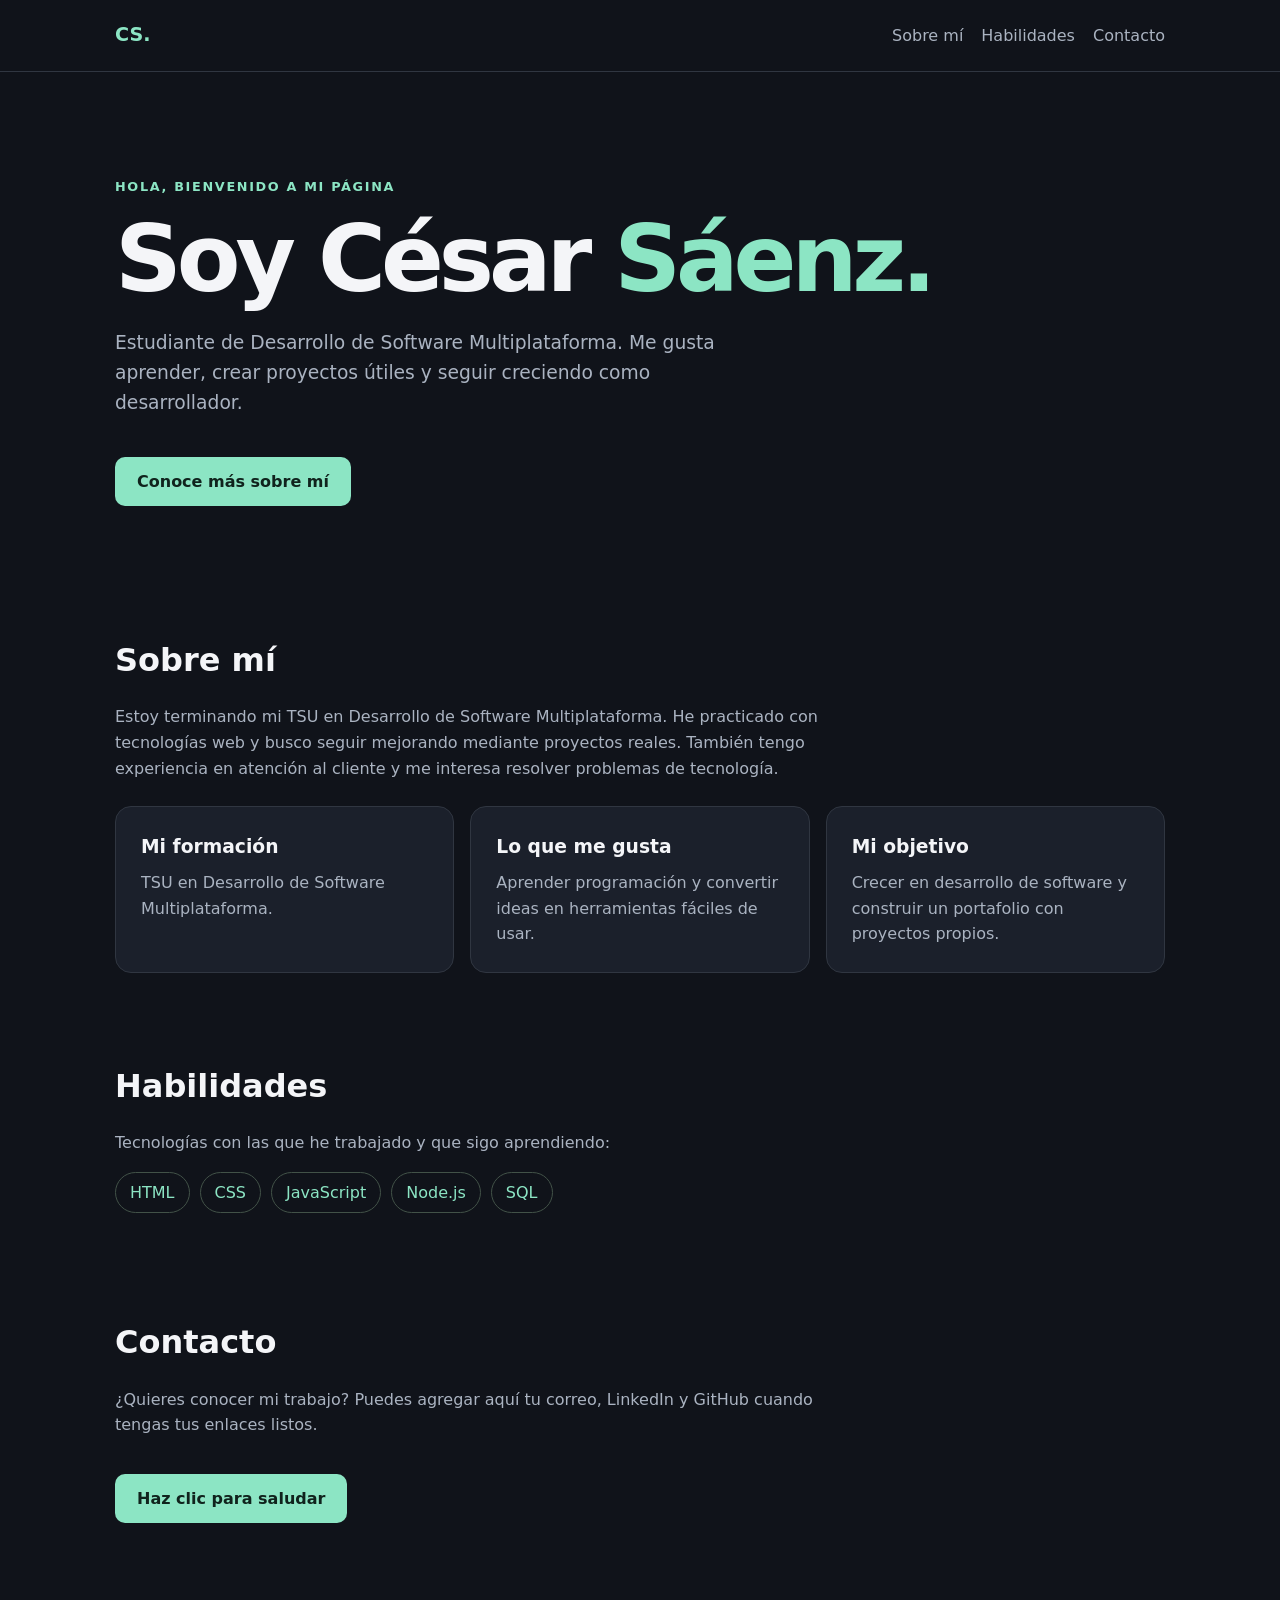
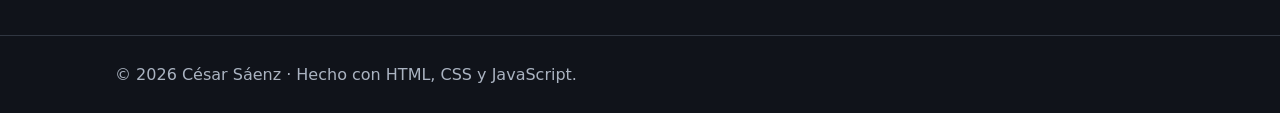
==== index.html @ 077636ad "Agrega mi presentacion HTML" ====
<!doctype html>
<html lang="es">
<head>
  <meta charset="utf-8">
  <meta name="viewport" content="width=device-width, initial-scale=1">
  <meta name="description" content="Presentación personal de César Sáenz, estudiante de desarrollo de software.">
  <title>César Sáenz | Presentación</title>
  <style>
    :root { color-scheme: dark; --bg:#10131a; --card:#1b202b; --text:#f4f5f8; --muted:#aab3c1; --accent:#8ce5c4; }
    * { box-sizing:border-box; }
    html { scroll-behavior:smooth; }
    body { margin:0; background:var(--bg); color:var(--text); font:16px/1.6 system-ui,-apple-system,Segoe UI,sans-serif; }
    .wrap { width:min(1050px,calc(100% - 40px)); margin:auto; }
    header { border-bottom:1px solid #303641; }
    nav { display:flex; align-items:center; justify-content:space-between; gap:20px; padding:20px 0; }
    .brand { font-weight:800; font-size:1.2rem; color:var(--accent); text-decoration:none; }
    .links { display:flex; flex-wrap:wrap; gap:18px; }
    a { color:inherit; }
    .links a { text-decoration:none; color:var(--muted); }
    .links a:hover, .links a:focus-visible { color:var(--accent); }
    .hero { padding:105px 0 95px; }
    .eyebrow { color:var(--accent); font-weight:700; letter-spacing:.13em; text-transform:uppercase; font-size:.8rem; }
    h1 { font-size:clamp(2.8rem,8vw,5.8rem); line-height:1.08; letter-spacing:-.055em; margin:12px 0 18px; }
    h1 span { color:var(--accent); }
    .hero p { max-width:650px; color:var(--muted); font-size:1.17rem; }
    .button { display:inline-block; margin-top:20px; padding:12px 22px; border:0; border-radius:10px; background:var(--accent); color:#10231d; font:inherit; font-weight:750; text-decoration:none; cursor:pointer; }
    .button:hover { filter:brightness(1.1); }
    section { padding:34px 0 54px; }
    h2 { font-size:2rem; margin:0 0 18px; }
    .intro { color:var(--muted); max-width:720px; }
    .grid { display:grid; grid-template-columns:repeat(3,1fr); gap:16px; margin-top:25px; }
    .card { background:var(--card); border:1px solid #303641; border-radius:16px; padding:25px; }
    .card h3 { margin:0 0 8px; }
    .card p { color:var(--muted); margin:0; }
    .tags { display:flex; flex-wrap:wrap; gap:10px; padding:0; list-style:none; }
    .tags li { border:1px solid #425248; border-radius:999px; padding:7px 14px; color:var(--accent); }
    footer { border-top:1px solid #303641; padding:26px 0; color:var(--muted); }
    #saludo { min-height:1.6em; color:var(--accent); }
    @media(max-width:700px) { .hero { padding:75px 0 55px; } .grid { grid-template-columns:1fr; } nav { align-items:flex-start; flex-direction:column; } }
  </style>
</head>
<body>
  <header>
    <nav class="wrap" aria-label="Navegación principal">
      <a class="brand" href="#inicio">CS.</a>
      <div class="links"><a href="#sobre-mi">Sobre mí</a><a href="#habilidades">Habilidades</a><a href="#contacto">Contacto</a></div>
    </nav>
  </header>
  <main class="wrap">
    <section class="hero" id="inicio">
      <div class="eyebrow">Hola, bienvenido a mi página</div>
      <h1>Soy César <span>Sáenz.</span></h1>
      <p>Estudiante de Desarrollo de Software Multiplataforma. Me gusta aprender, crear proyectos útiles y seguir creciendo como desarrollador.</p>
      <a class="button" href="#sobre-mi">Conoce más sobre mí</a>
    </section>
    <section id="sobre-mi">
      <h2>Sobre mí</h2>
      <p class="intro">Estoy terminando mi TSU en Desarrollo de Software Multiplataforma. He practicado con tecnologías web y busco seguir mejorando mediante proyectos reales. También tengo experiencia en atención al cliente y me interesa resolver problemas de tecnología.</p>
      <div class="grid">
        <article class="card"><h3>Mi formación</h3><p>TSU en Desarrollo de Software Multiplataforma.</p></article>
        <article class="card"><h3>Lo que me gusta</h3><p>Aprender programación y convertir ideas en herramientas fáciles de usar.</p></article>
        <article class="card"><h3>Mi objetivo</h3><p>Crecer en desarrollo de software y construir un portafolio con proyectos propios.</p></article>
      </div>
    </section>
    <section id="habilidades">
      <h2>Habilidades</h2>
      <p class="intro">Tecnologías con las que he trabajado y que sigo aprendiendo:</p>
      <ul class="tags"><li>HTML</li><li>CSS</li><li>JavaScript</li><li>Node.js</li><li>SQL</li></ul>
    </section>
    <section id="contacto">
      <h2>Contacto</h2>
      <p class="intro">¿Quieres conocer mi trabajo? Puedes agregar aquí tu correo, LinkedIn y GitHub cuando tengas tus enlaces listos.</p>
      <button class="button" id="boton-saludo" type="button">Haz clic para saludar</button>
      <p id="saludo" role="status" aria-live="polite"></p>
    </section>
  </main>
  <footer><div class="wrap">© <span id="anio"></span> César Sáenz · Hecho con HTML, CSS y JavaScript.</div></footer>
  <script>
    document.getElementById('anio').textContent = new Date().getFullYear();
    document.getElementById('boton-saludo').addEventListener('click', () => {
      document.getElementById('saludo').textContent = '¡Hola! Gracias por visitar mi página 👋';
    });
  </script>
</body>
</html>
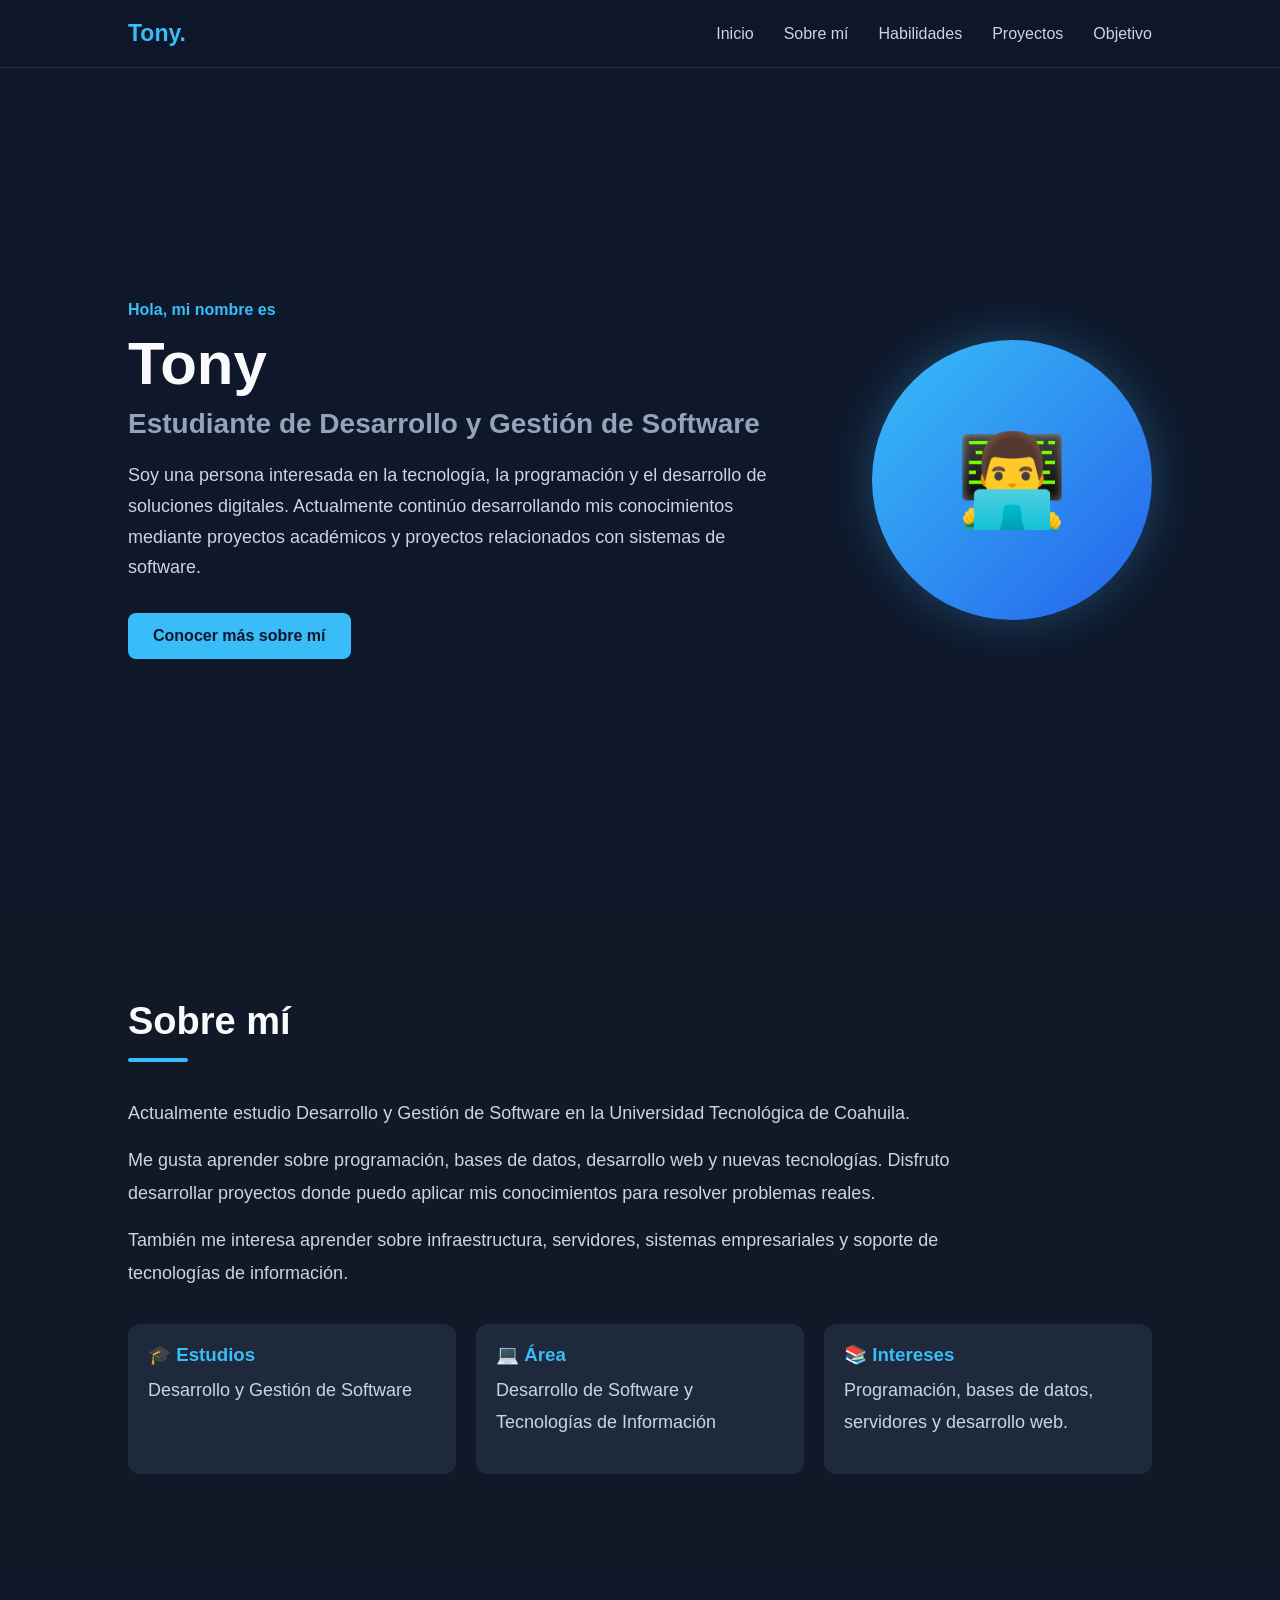
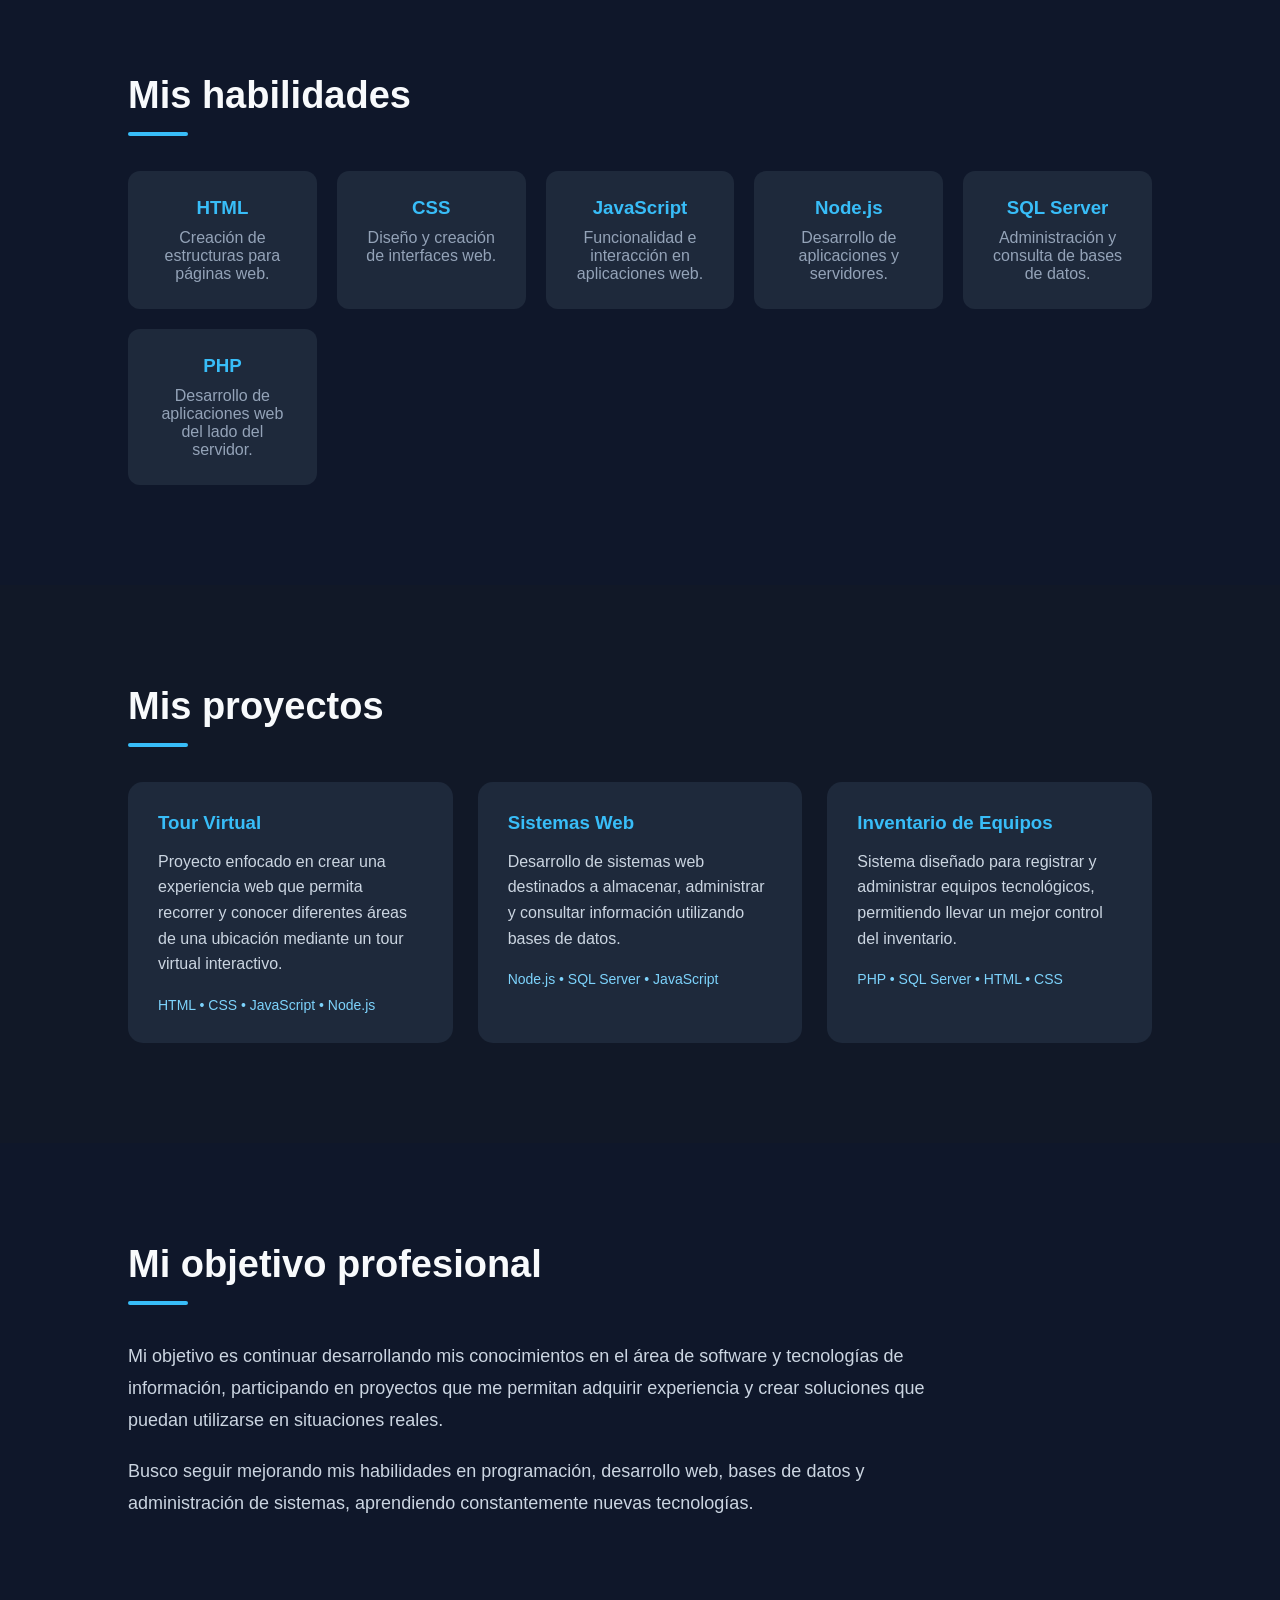
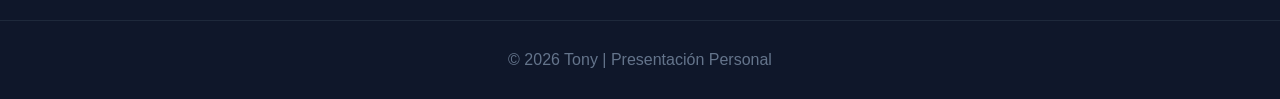
==== commit 195c3868: "Agrego mi presentacion" ====
--- a/index.html
+++ b/index.html
@@ -1,85 +1,587 @@
-<!doctype html>
+<!DOCTYPE html>
 <html lang="es">
 <head>
-  <meta charset="utf-8">
-  <meta name="viewport" content="width=device-width, initial-scale=1">
-  <meta name="description" content="Presentación personal de César Sáenz, estudiante de desarrollo de software.">
-  <title>César Sáenz | Presentación</title>
-  <style>
-    :root { color-scheme: dark; --bg:#10131a; --card:#1b202b; --text:#f4f5f8; --muted:#aab3c1; --accent:#8ce5c4; }
-    * { box-sizing:border-box; }
-    html { scroll-behavior:smooth; }
-    body { margin:0; background:var(--bg); color:var(--text); font:16px/1.6 system-ui,-apple-system,Segoe UI,sans-serif; }
-    .wrap { width:min(1050px,calc(100% - 40px)); margin:auto; }
-    header { border-bottom:1px solid #303641; }
-    nav { display:flex; align-items:center; justify-content:space-between; gap:20px; padding:20px 0; }
-    .brand { font-weight:800; font-size:1.2rem; color:var(--accent); text-decoration:none; }
-    .links { display:flex; flex-wrap:wrap; gap:18px; }
-    a { color:inherit; }
-    .links a { text-decoration:none; color:var(--muted); }
-    .links a:hover, .links a:focus-visible { color:var(--accent); }
-    .hero { padding:105px 0 95px; }
-    .eyebrow { color:var(--accent); font-weight:700; letter-spacing:.13em; text-transform:uppercase; font-size:.8rem; }
-    h1 { font-size:clamp(2.8rem,8vw,5.8rem); line-height:1.08; letter-spacing:-.055em; margin:12px 0 18px; }
-    h1 span { color:var(--accent); }
-    .hero p { max-width:650px; color:var(--muted); font-size:1.17rem; }
-    .button { display:inline-block; margin-top:20px; padding:12px 22px; border:0; border-radius:10px; background:var(--accent); color:#10231d; font:inherit; font-weight:750; text-decoration:none; cursor:pointer; }
-    .button:hover { filter:brightness(1.1); }
-    section { padding:34px 0 54px; }
-    h2 { font-size:2rem; margin:0 0 18px; }
-    .intro { color:var(--muted); max-width:720px; }
-    .grid { display:grid; grid-template-columns:repeat(3,1fr); gap:16px; margin-top:25px; }
-    .card { background:var(--card); border:1px solid #303641; border-radius:16px; padding:25px; }
-    .card h3 { margin:0 0 8px; }
-    .card p { color:var(--muted); margin:0; }
-    .tags { display:flex; flex-wrap:wrap; gap:10px; padding:0; list-style:none; }
-    .tags li { border:1px solid #425248; border-radius:999px; padding:7px 14px; color:var(--accent); }
-    footer { border-top:1px solid #303641; padding:26px 0; color:var(--muted); }
-    #saludo { min-height:1.6em; color:var(--accent); }
-    @media(max-width:700px) { .hero { padding:75px 0 55px; } .grid { grid-template-columns:1fr; } nav { align-items:flex-start; flex-direction:column; } }
-  </style>
+    <meta charset="UTF-8">
+    <meta name="viewport" content="width=device-width, initial-scale=1.0">
+
+    <title>Mi Presentación | Tony</title>
+
+    <style>
+        * {
+            margin: 0;
+            padding: 0;
+            box-sizing: border-box;
+            scroll-behavior: smooth;
+        }
+
+        body {
+            font-family: Arial, Helvetica, sans-serif;
+            background-color: #0f172a;
+            color: #f8fafc;
+        }
+
+        /* MENU */
+
+        nav {
+            position: fixed;
+            top: 0;
+            width: 100%;
+            padding: 20px 10%;
+            display: flex;
+            justify-content: space-between;
+            align-items: center;
+            background: rgba(15, 23, 42, 0.9);
+            backdrop-filter: blur(10px);
+            border-bottom: 1px solid rgba(255, 255, 255, 0.1);
+            z-index: 1000;
+        }
+
+        .logo {
+            font-size: 23px;
+            font-weight: bold;
+            color: #38bdf8;
+        }
+
+        nav ul {
+            list-style: none;
+            display: flex;
+            gap: 30px;
+        }
+
+        nav a {
+            color: #cbd5e1;
+            text-decoration: none;
+            transition: 0.3s;
+        }
+
+        nav a:hover {
+            color: #38bdf8;
+        }
+
+        /* INICIO */
+
+        .inicio {
+            min-height: 100vh;
+            padding: 120px 10% 60px;
+            display: flex;
+            align-items: center;
+            justify-content: space-between;
+            gap: 60px;
+        }
+
+        .inicio-texto {
+            max-width: 650px;
+        }
+
+        .inicio-texto span {
+            color: #38bdf8;
+            font-weight: bold;
+        }
+
+        .inicio-texto h1 {
+            font-size: 60px;
+            margin: 10px 0;
+        }
+
+        .inicio-texto h2 {
+            font-size: 28px;
+            color: #94a3b8;
+            margin-bottom: 20px;
+        }
+
+        .inicio-texto p {
+            color: #cbd5e1;
+            font-size: 18px;
+            line-height: 1.7;
+            margin-bottom: 30px;
+        }
+
+        .boton {
+            display: inline-block;
+            padding: 14px 25px;
+            background-color: #38bdf8;
+            color: #0f172a;
+            text-decoration: none;
+            border-radius: 8px;
+            font-weight: bold;
+            transition: 0.3s;
+        }
+
+        .boton:hover {
+            transform: translateY(-3px);
+            background-color: #7dd3fc;
+        }
+
+        /* ICONO / FOTO */
+
+        .foto {
+            width: 280px;
+            height: 280px;
+            border-radius: 50%;
+            display: flex;
+            align-items: center;
+            justify-content: center;
+            font-size: 90px;
+
+            background: linear-gradient(
+                135deg,
+                #38bdf8,
+                #2563eb
+            );
+
+            box-shadow:
+                0 0 50px rgba(56, 189, 248, 0.3);
+        }
+
+        /* SECCIONES */
+
+        section {
+            padding: 100px 10%;
+        }
+
+        .titulo {
+            font-size: 38px;
+            margin-bottom: 15px;
+        }
+
+        .linea {
+            width: 60px;
+            height: 4px;
+            background-color: #38bdf8;
+            margin-bottom: 35px;
+            border-radius: 20px;
+        }
+
+        /* SOBRE MI */
+
+        .sobre-mi {
+            background-color: #111827;
+        }
+
+        .sobre-mi p {
+            max-width: 850px;
+            font-size: 18px;
+            color: #cbd5e1;
+            line-height: 1.8;
+            margin-bottom: 15px;
+        }
+
+        /* DATOS */
+
+        .datos {
+            margin-top: 35px;
+            display: grid;
+            grid-template-columns: repeat(auto-fit, minmax(220px, 1fr));
+            gap: 20px;
+        }
+
+        .dato {
+            padding: 20px;
+            border-radius: 12px;
+            background-color: #1e293b;
+        }
+
+        .dato h3 {
+            color: #38bdf8;
+            margin-bottom: 8px;
+        }
+
+        .dato p {
+            color: #cbd5e1;
+        }
+
+        /* HABILIDADES */
+
+        .habilidades-contenedor {
+            display: grid;
+            grid-template-columns: repeat(auto-fit, minmax(180px, 1fr));
+            gap: 20px;
+        }
+
+        .habilidad {
+            padding: 25px;
+            text-align: center;
+            background-color: #1e293b;
+            border: 1px solid transparent;
+            border-radius: 12px;
+            transition: 0.3s;
+        }
+
+        .habilidad:hover {
+            transform: translateY(-5px);
+            border-color: #38bdf8;
+        }
+
+        .habilidad h3 {
+            margin-bottom: 10px;
+            color: #38bdf8;
+        }
+
+        .habilidad p {
+            color: #94a3b8;
+        }
+
+        /* PROYECTOS */
+
+        .proyectos {
+            background-color: #111827;
+        }
+
+        .proyectos-contenedor {
+            display: grid;
+            grid-template-columns: repeat(auto-fit, minmax(280px, 1fr));
+            gap: 25px;
+        }
+
+        .proyecto {
+            padding: 30px;
+            background-color: #1e293b;
+            border-radius: 15px;
+            transition: 0.3s;
+        }
+
+        .proyecto:hover {
+            transform: translateY(-6px);
+        }
+
+        .proyecto h3 {
+            color: #38bdf8;
+            margin-bottom: 15px;
+        }
+
+        .proyecto p {
+            color: #cbd5e1;
+            line-height: 1.6;
+        }
+
+        .tecnologias {
+            margin-top: 20px;
+            font-size: 14px;
+            color: #7dd3fc;
+        }
+
+        /* OBJETIVO */
+
+        .objetivo p {
+            max-width: 850px;
+            color: #cbd5e1;
+            line-height: 1.8;
+            font-size: 18px;
+        }
+
+        /* FOOTER */
+
+        footer {
+            padding: 30px;
+            text-align: center;
+            color: #64748b;
+            border-top: 1px solid #1e293b;
+        }
+
+        /* RESPONSIVE */
+
+        @media (max-width: 800px) {
+
+            nav ul {
+                display: none;
+            }
+
+            .inicio {
+                flex-direction: column;
+                text-align: center;
+                justify-content: center;
+            }
+
+            .inicio-texto h1 {
+                font-size: 45px;
+            }
+
+            .foto {
+                width: 220px;
+                height: 220px;
+            }
+        }
+
+    </style>
+
 </head>
+
 <body>
-  <header>
-    <nav class="wrap" aria-label="Navegación principal">
-      <a class="brand" href="#inicio">CS.</a>
-      <div class="links"><a href="#sobre-mi">Sobre mí</a><a href="#habilidades">Habilidades</a><a href="#contacto">Contacto</a></div>
+
+    <!-- MENU -->
+
+    <nav>
+
+        <div class="logo">
+            Tony.
+        </div>
+
+        <ul>
+            <li><a href="#inicio">Inicio</a></li>
+            <li><a href="#sobre-mi">Sobre mí</a></li>
+            <li><a href="#habilidades">Habilidades</a></li>
+            <li><a href="#proyectos">Proyectos</a></li>
+            <li><a href="#objetivo">Objetivo</a></li>
+        </ul>
+
     </nav>
-  </header>
-  <main class="wrap">
-    <section class="hero" id="inicio">
-      <div class="eyebrow">Hola, bienvenido a mi página</div>
-      <h1>Soy César <span>Sáenz.</span></h1>
-      <p>Estudiante de Desarrollo de Software Multiplataforma. Me gusta aprender, crear proyectos útiles y seguir creciendo como desarrollador.</p>
-      <a class="button" href="#sobre-mi">Conoce más sobre mí</a>
+
+
+    <!-- INICIO -->
+
+    <section class="inicio" id="inicio">
+
+        <div class="inicio-texto">
+
+            <span>Hola, mi nombre es</span>
+
+            <h1>Tony</h1>
+
+            <h2>
+                Estudiante de Desarrollo y Gestión de Software
+            </h2>
+
+            <p>
+                Soy una persona interesada en la tecnología, la programación
+                y el desarrollo de soluciones digitales. Actualmente continúo
+                desarrollando mis conocimientos mediante proyectos académicos
+                y proyectos relacionados con sistemas de software.
+            </p>
+
+            <a href="#sobre-mi" class="boton">
+                Conocer más sobre mí
+            </a>
+
+        </div>
+
+
+        <div class="foto">
+            👨‍💻
+        </div>
+
     </section>
-    <section id="sobre-mi">
-      <h2>Sobre mí</h2>
-      <p class="intro">Estoy terminando mi TSU en Desarrollo de Software Multiplataforma. He practicado con tecnologías web y busco seguir mejorando mediante proyectos reales. También tengo experiencia en atención al cliente y me interesa resolver problemas de tecnología.</p>
-      <div class="grid">
-        <article class="card"><h3>Mi formación</h3><p>TSU en Desarrollo de Software Multiplataforma.</p></article>
-        <article class="card"><h3>Lo que me gusta</h3><p>Aprender programación y convertir ideas en herramientas fáciles de usar.</p></article>
-        <article class="card"><h3>Mi objetivo</h3><p>Crecer en desarrollo de software y construir un portafolio con proyectos propios.</p></article>
-      </div>
+
+
+    <!-- SOBRE MI -->
+
+    <section class="sobre-mi" id="sobre-mi">
+
+        <h2 class="titulo">Sobre mí</h2>
+
+        <div class="linea"></div>
+
+        <p>
+            Actualmente estudio Desarrollo y Gestión de Software en la
+            Universidad Tecnológica de Coahuila.
+        </p>
+
+        <p>
+            Me gusta aprender sobre programación, bases de datos,
+            desarrollo web y nuevas tecnologías. Disfruto desarrollar
+            proyectos donde puedo aplicar mis conocimientos para resolver
+            problemas reales.
+        </p>
+
+        <p>
+            También me interesa aprender sobre infraestructura, servidores,
+            sistemas empresariales y soporte de tecnologías de información.
+        </p>
+
+
+        <div class="datos">
+
+            <div class="dato">
+                <h3>🎓 Estudios</h3>
+                <p>
+                    Desarrollo y Gestión de Software
+                </p>
+            </div>
+
+            <div class="dato">
+                <h3>💻 Área</h3>
+                <p>
+                    Desarrollo de Software y Tecnologías de Información
+                </p>
+            </div>
+
+            <div class="dato">
+                <h3>📚 Intereses</h3>
+                <p>
+                    Programación, bases de datos, servidores y desarrollo web.
+                </p>
+            </div>
+
+        </div>
+
     </section>
+
+
+    <!-- HABILIDADES -->
+
     <section id="habilidades">
-      <h2>Habilidades</h2>
-      <p class="intro">Tecnologías con las que he trabajado y que sigo aprendiendo:</p>
-      <ul class="tags"><li>HTML</li><li>CSS</li><li>JavaScript</li><li>Node.js</li><li>SQL</li></ul>
+
+        <h2 class="titulo">Mis habilidades</h2>
+
+        <div class="linea"></div>
+
+
+        <div class="habilidades-contenedor">
+
+            <div class="habilidad">
+                <h3>HTML</h3>
+                <p>
+                    Creación de estructuras para páginas web.
+                </p>
+            </div>
+
+
+            <div class="habilidad">
+                <h3>CSS</h3>
+                <p>
+                    Diseño y creación de interfaces web.
+                </p>
+            </div>
+
+
+            <div class="habilidad">
+                <h3>JavaScript</h3>
+                <p>
+                    Funcionalidad e interacción en aplicaciones web.
+                </p>
+            </div>
+
+
+            <div class="habilidad">
+                <h3>Node.js</h3>
+                <p>
+                    Desarrollo de aplicaciones y servidores.
+                </p>
+            </div>
+
+
+            <div class="habilidad">
+                <h3>SQL Server</h3>
+                <p>
+                    Administración y consulta de bases de datos.
+                </p>
+            </div>
+
+
+            <div class="habilidad">
+                <h3>PHP</h3>
+                <p>
+                    Desarrollo de aplicaciones web del lado del servidor.
+                </p>
+            </div>
+
+        </div>
+
     </section>
-    <section id="contacto">
-      <h2>Contacto</h2>
-      <p class="intro">¿Quieres conocer mi trabajo? Puedes agregar aquí tu correo, LinkedIn y GitHub cuando tengas tus enlaces listos.</p>
-      <button class="button" id="boton-saludo" type="button">Haz clic para saludar</button>
-      <p id="saludo" role="status" aria-live="polite"></p>
+
+
+    <!-- PROYECTOS -->
+
+    <section class="proyectos" id="proyectos">
+
+        <h2 class="titulo">Mis proyectos</h2>
+
+        <div class="linea"></div>
+
+
+        <div class="proyectos-contenedor">
+
+
+            <div class="proyecto">
+
+                <h3>Tour Virtual</h3>
+
+                <p>
+                    Proyecto enfocado en crear una experiencia web que
+                    permita recorrer y conocer diferentes áreas de una
+                    ubicación mediante un tour virtual interactivo.
+                </p>
+
+                <div class="tecnologias">
+                    HTML • CSS • JavaScript • Node.js
+                </div>
+
+            </div>
+
+
+            <div class="proyecto">
+
+                <h3>Sistemas Web</h3>
+
+                <p>
+                    Desarrollo de sistemas web destinados a almacenar,
+                    administrar y consultar información utilizando bases
+                    de datos.
+                </p>
+
+                <div class="tecnologias">
+                    Node.js • SQL Server • JavaScript
+                </div>
+
+            </div>
+
+
+            <div class="proyecto">
+
+                <h3>Inventario de Equipos</h3>
+
+                <p>
+                    Sistema diseñado para registrar y administrar equipos
+                    tecnológicos, permitiendo llevar un mejor control del
+                    inventario.
+                </p>
+
+                <div class="tecnologias">
+                    PHP • SQL Server • HTML • CSS
+                </div>
+
+            </div>
+
+
+        </div>
+
     </section>
-  </main>
-  <footer><div class="wrap">© <span id="anio"></span> César Sáenz · Hecho con HTML, CSS y JavaScript.</div></footer>
-  <script>
-    document.getElementById('anio').textContent = new Date().getFullYear();
-    document.getElementById('boton-saludo').addEventListener('click', () => {
-      document.getElementById('saludo').textContent = '¡Hola! Gracias por visitar mi página 👋';
-    });
-  </script>
+
+
+    <!-- OBJETIVO -->
+
+    <section class="objetivo" id="objetivo">
+
+        <h2 class="titulo">Mi objetivo profesional</h2>
+
+        <div class="linea"></div>
+
+        <p>
+            Mi objetivo es continuar desarrollando mis conocimientos en el
+            área de software y tecnologías de información, participando en
+            proyectos que me permitan adquirir experiencia y crear soluciones
+            que puedan utilizarse en situaciones reales.
+        </p>
+
+        <br>
+
+        <p>
+            Busco seguir mejorando mis habilidades en programación,
+            desarrollo web, bases de datos y administración de sistemas,
+            aprendiendo constantemente nuevas tecnologías.
+        </p>
+
+    </section>
+
+
+    <!-- FOOTER -->
+
+    <footer>
+
+        <p>
+            © 2026 Tony | Presentación Personal
+        </p>
+
+    </footer>
+
 </body>
-</html>
+</html>
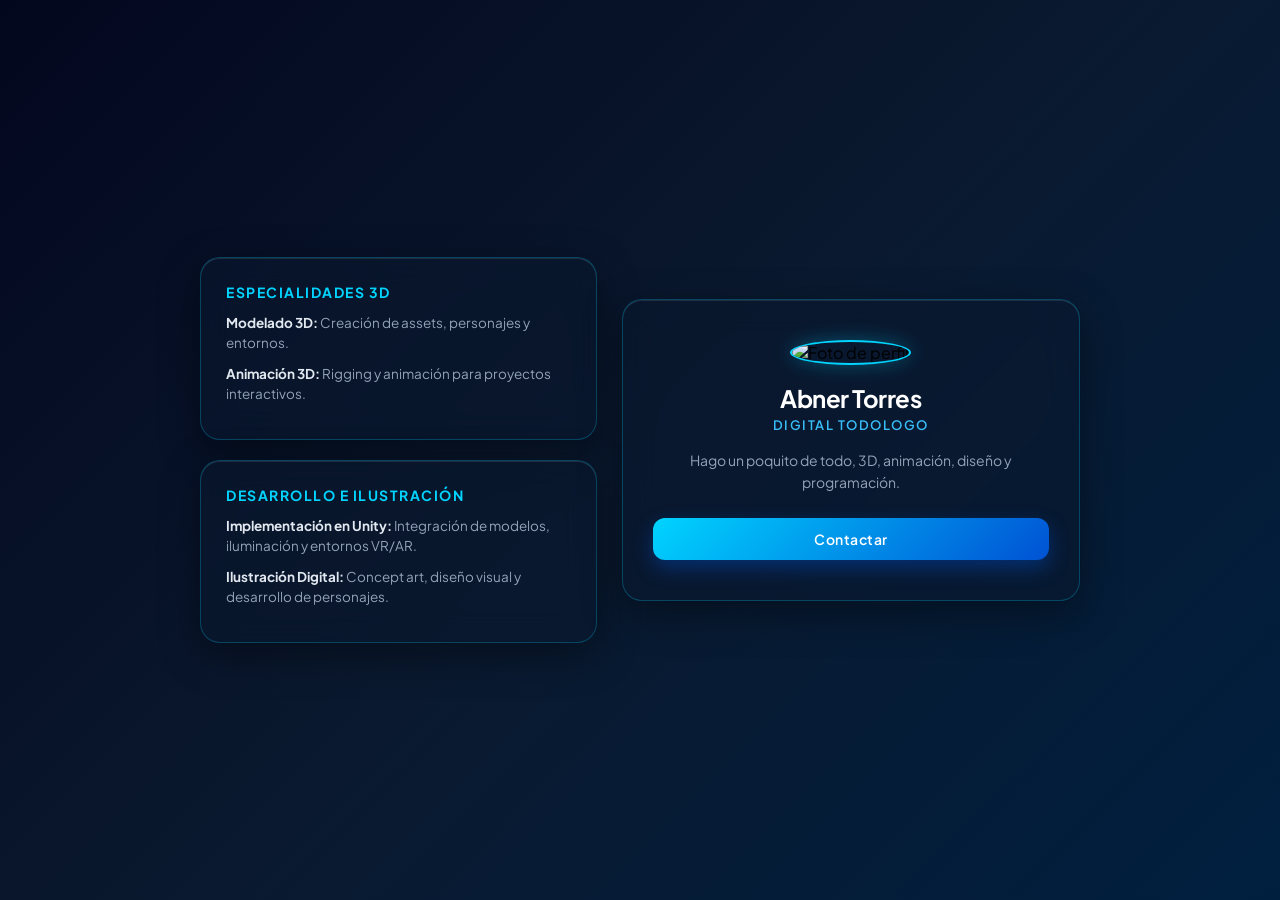
==== commit be89e389: "Mi presentacion" ====
--- a/index.html
+++ b/index.html
@@ -1,587 +1,48 @@
 <!DOCTYPE html>
 <html lang="es">
 <head>
-    <meta charset="UTF-8">
-    <meta name="viewport" content="width=device-width, initial-scale=1.0">
-
-    <title>Mi Presentación | Tony</title>
-
-    <style>
-        * {
-            margin: 0;
-            padding: 0;
-            box-sizing: border-box;
-            scroll-behavior: smooth;
-        }
-
-        body {
-            font-family: Arial, Helvetica, sans-serif;
-            background-color: #0f172a;
-            color: #f8fafc;
-        }
-
-        /* MENU */
-
-        nav {
-            position: fixed;
-            top: 0;
-            width: 100%;
-            padding: 20px 10%;
-            display: flex;
-            justify-content: space-between;
-            align-items: center;
-            background: rgba(15, 23, 42, 0.9);
-            backdrop-filter: blur(10px);
-            border-bottom: 1px solid rgba(255, 255, 255, 0.1);
-            z-index: 1000;
-        }
-
-        .logo {
-            font-size: 23px;
-            font-weight: bold;
-            color: #38bdf8;
-        }
-
-        nav ul {
-            list-style: none;
-            display: flex;
-            gap: 30px;
-        }
-
-        nav a {
-            color: #cbd5e1;
-            text-decoration: none;
-            transition: 0.3s;
-        }
-
-        nav a:hover {
-            color: #38bdf8;
-        }
-
-        /* INICIO */
-
-        .inicio {
-            min-height: 100vh;
-            padding: 120px 10% 60px;
-            display: flex;
-            align-items: center;
-            justify-content: space-between;
-            gap: 60px;
-        }
-
-        .inicio-texto {
-            max-width: 650px;
-        }
-
-        .inicio-texto span {
-            color: #38bdf8;
-            font-weight: bold;
-        }
-
-        .inicio-texto h1 {
-            font-size: 60px;
-            margin: 10px 0;
-        }
-
-        .inicio-texto h2 {
-            font-size: 28px;
-            color: #94a3b8;
-            margin-bottom: 20px;
-        }
-
-        .inicio-texto p {
-            color: #cbd5e1;
-            font-size: 18px;
-            line-height: 1.7;
-            margin-bottom: 30px;
-        }
-
-        .boton {
-            display: inline-block;
-            padding: 14px 25px;
-            background-color: #38bdf8;
-            color: #0f172a;
-            text-decoration: none;
-            border-radius: 8px;
-            font-weight: bold;
-            transition: 0.3s;
-        }
-
-        .boton:hover {
-            transform: translateY(-3px);
-            background-color: #7dd3fc;
-        }
-
-        /* ICONO / FOTO */
-
-        .foto {
-            width: 280px;
-            height: 280px;
-            border-radius: 50%;
-            display: flex;
-            align-items: center;
-            justify-content: center;
-            font-size: 90px;
-
-            background: linear-gradient(
-                135deg,
-                #38bdf8,
-                #2563eb
-            );
-
-            box-shadow:
-                0 0 50px rgba(56, 189, 248, 0.3);
-        }
-
-        /* SECCIONES */
-
-        section {
-            padding: 100px 10%;
-        }
-
-        .titulo {
-            font-size: 38px;
-            margin-bottom: 15px;
-        }
-
-        .linea {
-            width: 60px;
-            height: 4px;
-            background-color: #38bdf8;
-            margin-bottom: 35px;
-            border-radius: 20px;
-        }
-
-        /* SOBRE MI */
-
-        .sobre-mi {
-            background-color: #111827;
-        }
-
-        .sobre-mi p {
-            max-width: 850px;
-            font-size: 18px;
-            color: #cbd5e1;
-            line-height: 1.8;
-            margin-bottom: 15px;
-        }
-
-        /* DATOS */
-
-        .datos {
-            margin-top: 35px;
-            display: grid;
-            grid-template-columns: repeat(auto-fit, minmax(220px, 1fr));
-            gap: 20px;
-        }
-
-        .dato {
-            padding: 20px;
-            border-radius: 12px;
-            background-color: #1e293b;
-        }
-
-        .dato h3 {
-            color: #38bdf8;
-            margin-bottom: 8px;
-        }
-
-        .dato p {
-            color: #cbd5e1;
-        }
-
-        /* HABILIDADES */
-
-        .habilidades-contenedor {
-            display: grid;
-            grid-template-columns: repeat(auto-fit, minmax(180px, 1fr));
-            gap: 20px;
-        }
-
-        .habilidad {
-            padding: 25px;
-            text-align: center;
-            background-color: #1e293b;
-            border: 1px solid transparent;
-            border-radius: 12px;
-            transition: 0.3s;
-        }
-
-        .habilidad:hover {
-            transform: translateY(-5px);
-            border-color: #38bdf8;
-        }
-
-        .habilidad h3 {
-            margin-bottom: 10px;
-            color: #38bdf8;
-        }
-
-        .habilidad p {
-            color: #94a3b8;
-        }
-
-        /* PROYECTOS */
-
-        .proyectos {
-            background-color: #111827;
-        }
-
-        .proyectos-contenedor {
-            display: grid;
-            grid-template-columns: repeat(auto-fit, minmax(280px, 1fr));
-            gap: 25px;
-        }
-
-        .proyecto {
-            padding: 30px;
-            background-color: #1e293b;
-            border-radius: 15px;
-            transition: 0.3s;
-        }
-
-        .proyecto:hover {
-            transform: translateY(-6px);
-        }
-
-        .proyecto h3 {
-            color: #38bdf8;
-            margin-bottom: 15px;
-        }
-
-        .proyecto p {
-            color: #cbd5e1;
-            line-height: 1.6;
-        }
-
-        .tecnologias {
-            margin-top: 20px;
-            font-size: 14px;
-            color: #7dd3fc;
-        }
-
-        /* OBJETIVO */
-
-        .objetivo p {
-            max-width: 850px;
-            color: #cbd5e1;
-            line-height: 1.8;
-            font-size: 18px;
-        }
-
-        /* FOOTER */
-
-        footer {
-            padding: 30px;
-            text-align: center;
-            color: #64748b;
-            border-top: 1px solid #1e293b;
-        }
-
-        /* RESPONSIVE */
-
-        @media (max-width: 800px) {
-
-            nav ul {
-                display: none;
-            }
-
-            .inicio {
-                flex-direction: column;
-                text-align: center;
-                justify-content: center;
-            }
-
-            .inicio-texto h1 {
-                font-size: 45px;
-            }
-
-            .foto {
-                width: 220px;
-                height: 220px;
-            }
-        }
-
-    </style>
-
+  <meta charset="UTF-8">
+  <meta name="viewport" content="width=device-width, initial-scale=1.0">
+  <title>Tarjeta de Presentación y Especialidades</title>
+  <link rel="stylesheet" href="styles.css">
 </head>
-
 <body>
 
-    <!-- MENU -->
+  <div class="main-container">
+    
+    <!-- Columna Izquierda: 2 cajas de especialidades -->
+    <div class="left-column">
+      
+      <!-- Caja 1 -->
+      <div class="card info-card">
+        <h3>Especialidades 3D</h3>
+        <ul class="skills-list">
+          <li><strong>Modelado 3D:</strong> Creación de assets, personajes y entornos.</li>
+          <li><strong>Animación 3D:</strong> Rigging y animación para proyectos interactivos.</li>
+        </ul>
+      </div>
 
-    <nav>
+      <!-- Caja 2 -->
+      <div class="card info-card">
+        <h3>Desarrollo e Ilustración</h3>
+        <ul class="skills-list">
+          <li><strong>Implementación en Unity:</strong> Integración de modelos, iluminación y entornos VR/AR.</li>
+          <li><strong>Ilustración Digital:</strong> Concept art, diseño visual y desarrollo de personajes.</li>
+        </ul>
+      </div>
 
-        <div class="logo">
-            Tony.
-        </div>
+    </div>
 
-        <ul>
-            <li><a href="#inicio">Inicio</a></li>
-            <li><a href="#sobre-mi">Sobre mí</a></li>
-            <li><a href="#habilidades">Habilidades</a></li>
-            <li><a href="#proyectos">Proyectos</a></li>
-            <li><a href="#objetivo">Objetivo</a></li>
-        </ul>
+    <!-- Columna Derecha: Tu tarjeta original -->
+    <div class="card profile-card">
+      <img src="perfil.png" alt="Foto de perfil" class="avatar">
+      <h1>Abner Torres</h1>
+      <h2>Digital todologo</h2>
+      <p>Hago un poquito de todo, 3D, animación, diseño y programación.</p>
+      <a href="mailto:abnerjosiastorresvelez@gmail.com" class="contact-btn">Contactar</a>
+    </div>
 
-    </nav>
-
-
-    <!-- INICIO -->
-
-    <section class="inicio" id="inicio">
-
-        <div class="inicio-texto">
-
-            <span>Hola, mi nombre es</span>
-
-            <h1>Tony</h1>
-
-            <h2>
-                Estudiante de Desarrollo y Gestión de Software
-            </h2>
-
-            <p>
-                Soy una persona interesada en la tecnología, la programación
-                y el desarrollo de soluciones digitales. Actualmente continúo
-                desarrollando mis conocimientos mediante proyectos académicos
-                y proyectos relacionados con sistemas de software.
-            </p>
-
-            <a href="#sobre-mi" class="boton">
-                Conocer más sobre mí
-            </a>
-
-        </div>
-
-
-        <div class="foto">
-            👨‍💻
-        </div>
-
-    </section>
-
-
-    <!-- SOBRE MI -->
-
-    <section class="sobre-mi" id="sobre-mi">
-
-        <h2 class="titulo">Sobre mí</h2>
-
-        <div class="linea"></div>
-
-        <p>
-            Actualmente estudio Desarrollo y Gestión de Software en la
-            Universidad Tecnológica de Coahuila.
-        </p>
-
-        <p>
-            Me gusta aprender sobre programación, bases de datos,
-            desarrollo web y nuevas tecnologías. Disfruto desarrollar
-            proyectos donde puedo aplicar mis conocimientos para resolver
-            problemas reales.
-        </p>
-
-        <p>
-            También me interesa aprender sobre infraestructura, servidores,
-            sistemas empresariales y soporte de tecnologías de información.
-        </p>
-
-
-        <div class="datos">
-
-            <div class="dato">
-                <h3>🎓 Estudios</h3>
-                <p>
-                    Desarrollo y Gestión de Software
-                </p>
-            </div>
-
-            <div class="dato">
-                <h3>💻 Área</h3>
-                <p>
-                    Desarrollo de Software y Tecnologías de Información
-                </p>
-            </div>
-
-            <div class="dato">
-                <h3>📚 Intereses</h3>
-                <p>
-                    Programación, bases de datos, servidores y desarrollo web.
-                </p>
-            </div>
-
-        </div>
-
-    </section>
-
-
-    <!-- HABILIDADES -->
-
-    <section id="habilidades">
-
-        <h2 class="titulo">Mis habilidades</h2>
-
-        <div class="linea"></div>
-
-
-        <div class="habilidades-contenedor">
-
-            <div class="habilidad">
-                <h3>HTML</h3>
-                <p>
-                    Creación de estructuras para páginas web.
-                </p>
-            </div>
-
-
-            <div class="habilidad">
-                <h3>CSS</h3>
-                <p>
-                    Diseño y creación de interfaces web.
-                </p>
-            </div>
-
-
-            <div class="habilidad">
-                <h3>JavaScript</h3>
-                <p>
-                    Funcionalidad e interacción en aplicaciones web.
-                </p>
-            </div>
-
-
-            <div class="habilidad">
-                <h3>Node.js</h3>
-                <p>
-                    Desarrollo de aplicaciones y servidores.
-                </p>
-            </div>
-
-
-            <div class="habilidad">
-                <h3>SQL Server</h3>
-                <p>
-                    Administración y consulta de bases de datos.
-                </p>
-            </div>
-
-
-            <div class="habilidad">
-                <h3>PHP</h3>
-                <p>
-                    Desarrollo de aplicaciones web del lado del servidor.
-                </p>
-            </div>
-
-        </div>
-
-    </section>
-
-
-    <!-- PROYECTOS -->
-
-    <section class="proyectos" id="proyectos">
-
-        <h2 class="titulo">Mis proyectos</h2>
-
-        <div class="linea"></div>
-
-
-        <div class="proyectos-contenedor">
-
-
-            <div class="proyecto">
-
-                <h3>Tour Virtual</h3>
-
-                <p>
-                    Proyecto enfocado en crear una experiencia web que
-                    permita recorrer y conocer diferentes áreas de una
-                    ubicación mediante un tour virtual interactivo.
-                </p>
-
-                <div class="tecnologias">
-                    HTML • CSS • JavaScript • Node.js
-                </div>
-
-            </div>
-
-
-            <div class="proyecto">
-
-                <h3>Sistemas Web</h3>
-
-                <p>
-                    Desarrollo de sistemas web destinados a almacenar,
-                    administrar y consultar información utilizando bases
-                    de datos.
-                </p>
-
-                <div class="tecnologias">
-                    Node.js • SQL Server • JavaScript
-                </div>
-
-            </div>
-
-
-            <div class="proyecto">
-
-                <h3>Inventario de Equipos</h3>
-
-                <p>
-                    Sistema diseñado para registrar y administrar equipos
-                    tecnológicos, permitiendo llevar un mejor control del
-                    inventario.
-                </p>
-
-                <div class="tecnologias">
-                    PHP • SQL Server • HTML • CSS
-                </div>
-
-            </div>
-
-
-        </div>
-
-    </section>
-
-
-    <!-- OBJETIVO -->
-
-    <section class="objetivo" id="objetivo">
-
-        <h2 class="titulo">Mi objetivo profesional</h2>
-
-        <div class="linea"></div>
-
-        <p>
-            Mi objetivo es continuar desarrollando mis conocimientos en el
-            área de software y tecnologías de información, participando en
-            proyectos que me permitan adquirir experiencia y crear soluciones
-            que puedan utilizarse en situaciones reales.
-        </p>
-
-        <br>
-
-        <p>
-            Busco seguir mejorando mis habilidades en programación,
-            desarrollo web, bases de datos y administración de sistemas,
-            aprendiendo constantemente nuevas tecnologías.
-        </p>
-
-    </section>
-
-
-    <!-- FOOTER -->
-
-    <footer>
-
-        <p>
-            © 2026 Tony | Presentación Personal
-        </p>
-
-    </footer>
+  </div>
 
 </body>
 </html>
--- a/styles.css
+++ b/styles.css
@@ -0,0 +1,156 @@
+@import url('https://fonts.googleapis.com/css2?family=Plus+Jakarta+Sans:wght@400;500;600;700&display=swap');
+
+* {
+  margin: 0;
+  padding: 0;
+  box-sizing: border-box;
+  font-family: 'Plus Jakarta Sans', sans-serif;
+}
+
+body {
+  display: flex;
+  justify-content: center;
+  align-items: center;
+  min-height: 100vh;
+  /* Fondo Azul Eléctrico a Azul Profundo */
+  background: linear-gradient(135deg, #03071e 0%, #0a192f 50%, #001f3f 100%);
+  padding: 20px;
+}
+
+/* Contenedor principal alineado */
+.main-container {
+  display: flex;
+  flex-direction: row;
+  gap: 25px;
+  max-width: 880px;
+  width: 100%;
+  align-items: center;
+}
+
+/* Columna izquierda con 2 cajas apiladas */
+.left-column {
+  display: flex;
+  flex-direction: column;
+  gap: 20px;
+  flex: 1;
+}
+
+/* Base de Tarjeta: Cristal Azul Translúcido con Borde Neon Cyan */
+.card {
+  background: rgba(10, 25, 47, 0.55);
+  border-radius: 20px;
+  /* Borde fino con degradado azul nítido */
+  border: 1px solid rgba(0, 212, 255, 0.25);
+  backdrop-filter: blur(16px);
+  -webkit-backdrop-filter: blur(16px);
+  box-shadow: 0 12px 40px rgba(0, 0, 0, 0.4),
+              inset 0 1px 0 rgba(255, 255, 255, 0.1);
+  transition: all 0.3s cubic-bezier(0.4, 0, 0.2, 1);
+}
+
+.card:hover {
+  transform: translateY(-6px);
+  border-color: rgba(0, 212, 255, 0.6);
+  box-shadow: 0 15px 30px rgba(0, 212, 255, 0.15),
+              inset 0 1px 0 rgba(255, 255, 255, 0.2);
+}
+
+/* Tarjetas Informativas (Izquierda) */
+.info-card {
+  padding: 25px;
+  text-align: left;
+}
+
+.info-card h3 {
+  font-size: 14px;
+  color: #00d4ff;
+  margin-bottom: 12px;
+  text-transform: uppercase;
+  letter-spacing: 1.5px;
+  font-weight: 700;
+}
+
+.skills-list {
+  list-style: none;
+}
+
+.skills-list li {
+  font-size: 13.5px;
+  color: #94a3b8;
+  margin-bottom: 10px;
+  line-height: 1.5;
+}
+
+.skills-list li strong {
+  color: #e2e8f0;
+}
+
+/* Tarjeta Principal de Perfil (Derecha) */
+.profile-card {
+  flex: 1;
+  padding: 40px 30px;
+  text-align: center;
+}
+
+.avatar {
+  width: 110px;
+  height: 110px;
+  border-radius: 50%;
+  object-fit: cover;
+  margin-bottom: 18px;
+  border: 2px solid #00d4ff;
+  box-shadow: 0 0 20px rgba(0, 212, 255, 0.3);
+}
+
+.profile-card h1 {
+  font-size: 24px;
+  font-weight: 700;
+  color: #ffffff;
+  margin-bottom: 4px;
+  letter-spacing: -0.5px;
+}
+
+.profile-card h2 {
+  font-size: 13px;
+  font-weight: 600;
+  color: #38bdf8;
+  letter-spacing: 1.5px;
+  margin-bottom: 16px;
+  text-transform: uppercase;
+}
+
+.profile-card p {
+  font-size: 14px;
+  color: #94a3b8;
+  line-height: 1.6;
+  margin-bottom: 25px;
+}
+
+/* Botón con degradado Cyan-Azul Marino */
+.contact-btn {
+  display: block;
+  width: 100%;
+  padding: 12px 0;
+  background: linear-gradient(135deg, #00d4ff 0%, #0052d4 100%);
+  color: #ffffff;
+  text-decoration: none;
+  border-radius: 12px;
+  font-size: 14px;
+  font-weight: 600;
+  letter-spacing: 0.5px;
+  box-shadow: 0 8px 20px rgba(0, 82, 212, 0.4);
+  transition: all 0.3s ease;
+}
+
+.contact-btn:hover {
+  background: linear-gradient(135deg, #38bdf8 0%, #003db3 100%);
+  box-shadow: 0 10px 25px rgba(0, 212, 255, 0.4);
+  transform: scale(1.02);
+}
+
+/* Responsive para dispositivos móviles */
+@media (max-width: 768px) {
+  .main-container {
+    flex-direction: column-reverse;
+  }
+}
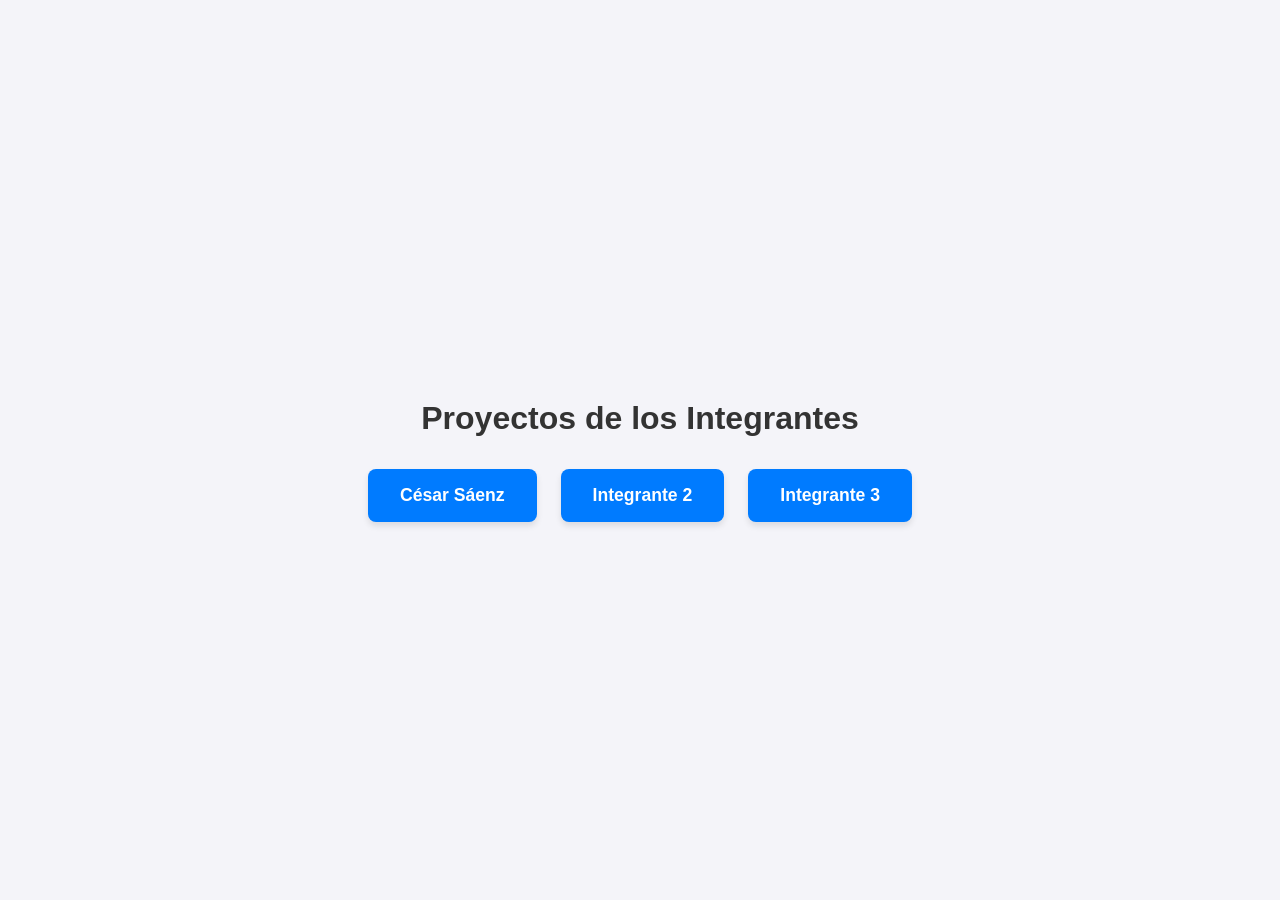
==== commit a80d6f39: "Crear Index.html con botones de navegacion" ====
--- a/index.html
+++ b/index.html
@@ -1,48 +1,59 @@
 <!DOCTYPE html>
 <html lang="es">
 <head>
-  <meta charset="UTF-8">
-  <meta name="viewport" content="width=device-width, initial-scale=1.0">
-  <title>Tarjeta de Presentación y Especialidades</title>
-  <link rel="stylesheet" href="styles.css">
+    <meta charset="UTF-8">
+    <meta name="viewport" content="width=device-width, initial-scale=1.0">
+    <title>Proyectos del Equipo</title>
+    <style>
+        body {
+            font-family: Arial, sans-serif;
+            display: flex;
+            flex-direction: column;
+            align-items: center;
+            justify-content: center;
+            min-height: 100vh;
+            background-color: #f4f4f9;
+            margin: 0;
+        }
+        h1 {
+            color: #333;
+            margin-bottom: 2rem;
+        }
+        .container {
+            display: flex;
+            flex-wrap: wrap;
+            gap: 1.5rem;
+            justify-content: center;
+        }
+        .btn {
+            display: inline-block;
+            padding: 1rem 2rem;
+            font-size: 1.1rem;
+            font-weight: bold;
+            color: #ffffff;
+            background-color: #007bff;
+            border: none;
+            border-radius: 8px;
+            text-decoration: none;
+            transition: background-color 0.3s ease, transform 0.1s ease;
+            box-shadow: 0 4px 6px rgba(0, 0, 0, 0.1);
+        }
+        .btn:hover {
+            background-color: #0056b3;
+            transform: translateY(-2px);
+        }
+    </style>
 </head>
 <body>
 
-  <div class="main-container">
-    
-    <!-- Columna Izquierda: 2 cajas de especialidades -->
-    <div class="left-column">
-      
-      <!-- Caja 1 -->
-      <div class="card info-card">
-        <h3>Especialidades 3D</h3>
-        <ul class="skills-list">
-          <li><strong>Modelado 3D:</strong> Creación de assets, personajes y entornos.</li>
-          <li><strong>Animación 3D:</strong> Rigging y animación para proyectos interactivos.</li>
-        </ul>
-      </div>
+    <h1>Proyectos de los Integrantes</h1>
 
-      <!-- Caja 2 -->
-      <div class="card info-card">
-        <h3>Desarrollo e Ilustración</h3>
-        <ul class="skills-list">
-          <li><strong>Implementación en Unity:</strong> Integración de modelos, iluminación y entornos VR/AR.</li>
-          <li><strong>Ilustración Digital:</strong> Concept art, diseño visual y desarrollo de personajes.</li>
-        </ul>
-      </div>
-
+    <div class="container">
+        <!-- Reemplaza los href con la ruta real al archivo de cada integrante -->
+        <a href="Presentacion_Cesar.html" class="btn">César Sáenz</a>
+        <a href="integrante2.html" class="btn">Integrante 2</a>
+        <a href="integrante3.html" class="btn">Integrante 3</a>
     </div>
 
-    <!-- Columna Derecha: Tu tarjeta original -->
-    <div class="card profile-card">
-      <img src="perfil.png" alt="Foto de perfil" class="avatar">
-      <h1>Abner Torres</h1>
-      <h2>Digital todologo</h2>
-      <p>Hago un poquito de todo, 3D, animación, diseño y programación.</p>
-      <a href="mailto:abnerjosiastorresvelez@gmail.com" class="contact-btn">Contactar</a>
-    </div>
-
-  </div>
-
 </body>
-</html>+</html>
